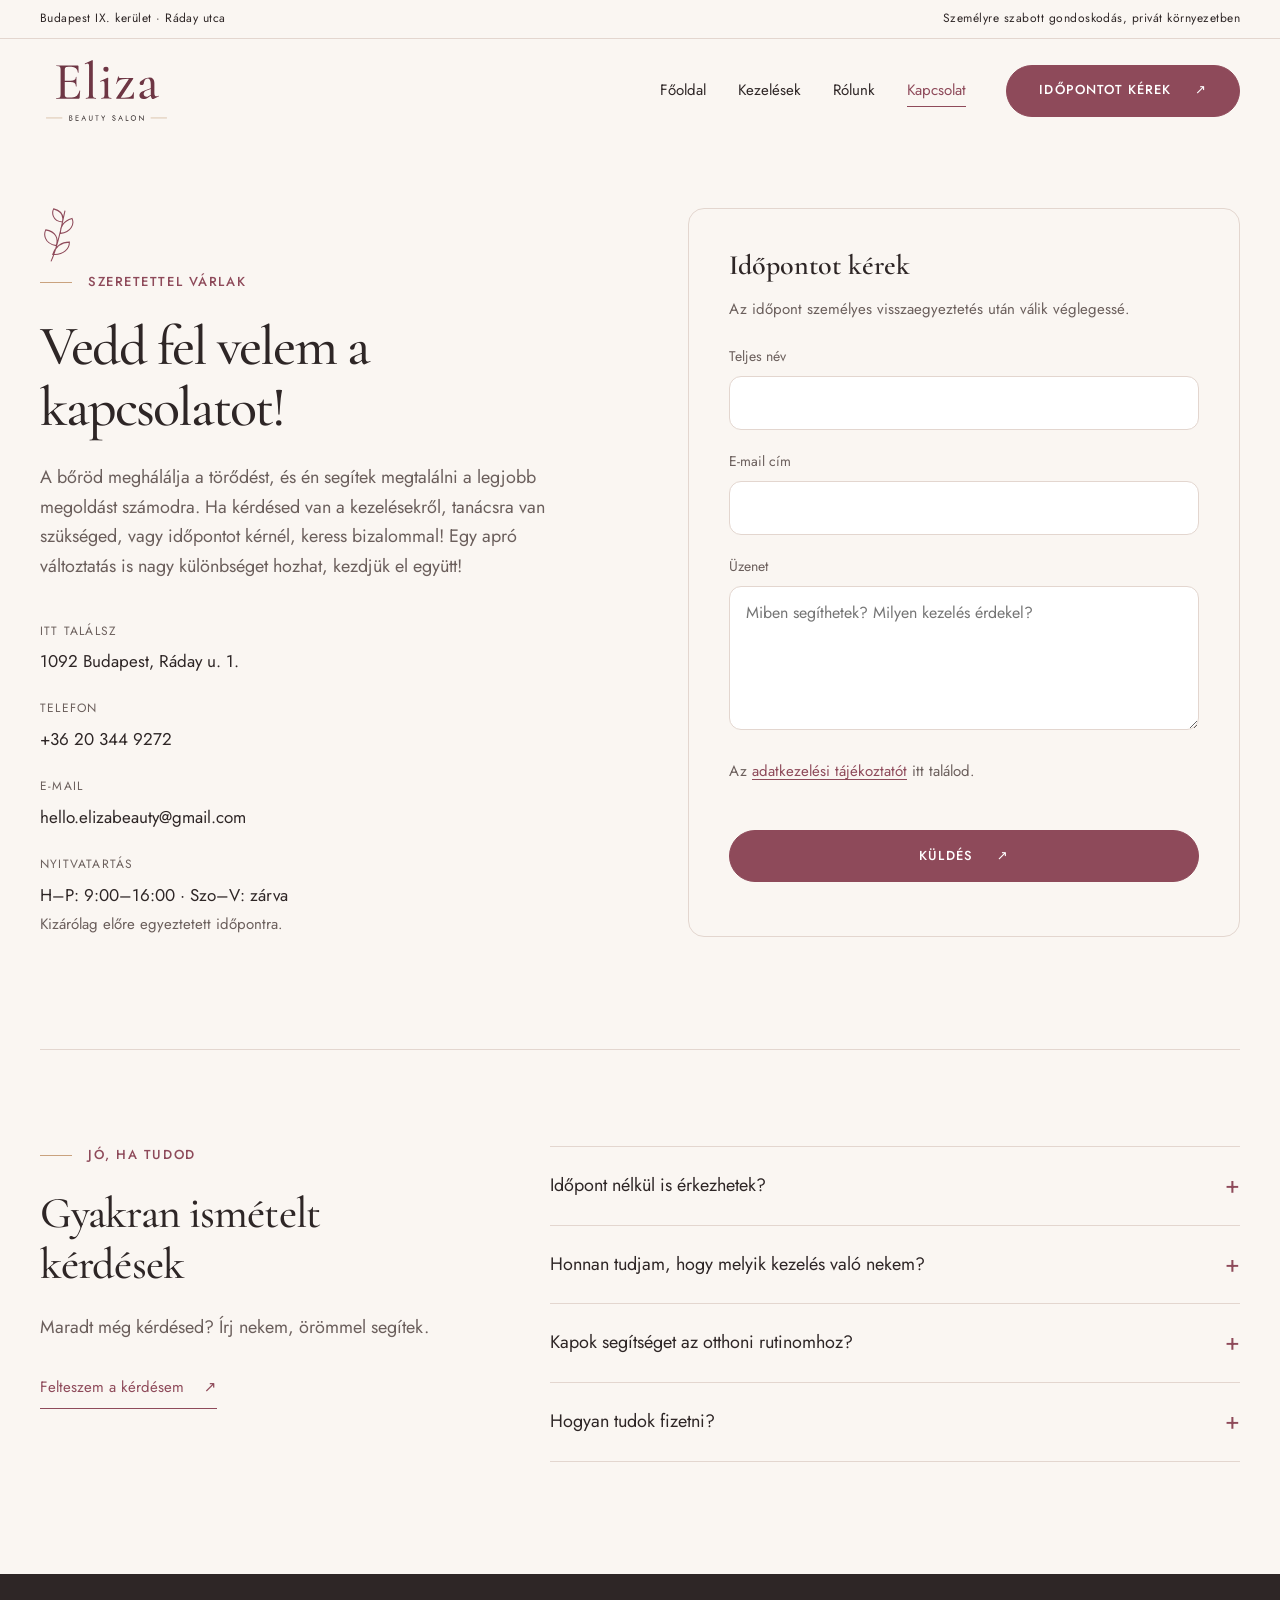
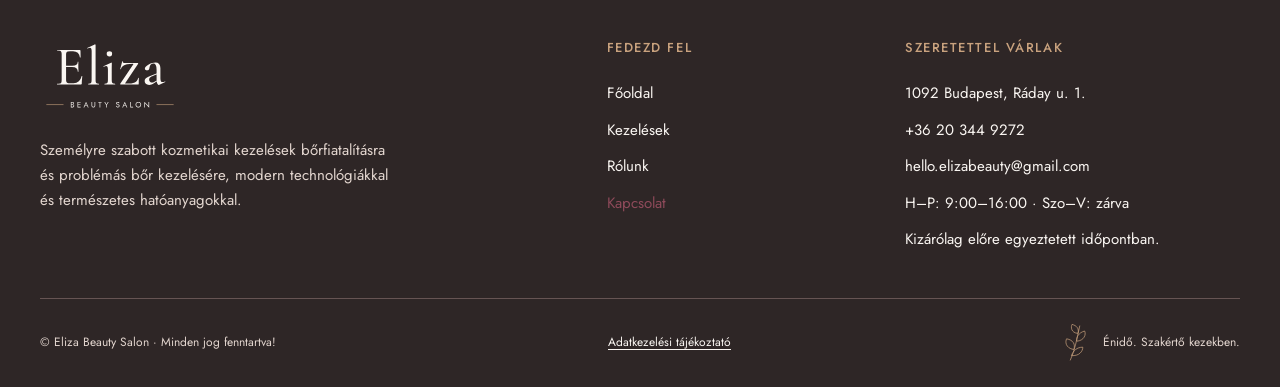
==== kapcsolat.html @ e4f5089e "Eliza Beauty Salon: négylapos statikus weboldal" ====
<!doctype html>
<html lang="hu"><head><meta charset="utf-8"><meta name="viewport" content="width=device-width, initial-scale=1"><title>Kapcsolat | Eliza Beauty Salon</title><meta name="description" content="Kérj időpontot az Eliza Beauty Salonba. Elérhetőségek és nyitvatartás: Budapest, Ráday utca 1."><link rel="icon" href="logo/favicon.svg" type="image/svg+xml"><link rel="preconnect" href="https://fonts.googleapis.com"><link rel="preconnect" href="https://fonts.gstatic.com" crossorigin><link href="https://fonts.googleapis.com/css2?family=Cormorant+Garamond:ital,wght@0,500;0,600;1,500;1,600&family=Jost:wght@400;500&display=swap" rel="stylesheet"><link rel="stylesheet" href="assets/site.css"><script src="assets/site.js" defer></script></head><body><a class="skip" href="#tartalom">Ugrás a tartalomhoz</a><svg aria-hidden="true" style="position:absolute;width:0;height:0;overflow:hidden"><defs><symbol id="sprig" viewBox="0 0 40 64"><path d="M12 61C20 44 23 25 28 3M18 43C3 40 4 29 6 25C17 27 21 34 18 43ZM23 29C35 28 39 18 36 12C26 15 22 22 23 29ZM25 16C13 15 13 5 15 1C23 3 27 8 25 16ZM14 53C27 54 33 46 33 39C23 39 17 45 14 53Z"/></symbol></defs></svg><div class="topline"><div class="wrap"><span>Budapest IX. kerület · Ráday utca</span><span class="location">Személyre szabott gondoskodás, privát környezetben</span></div></div><header class="header" id="header"><div class="wrap nav"><a class="brand" href="index.html" aria-label="Eliza Beauty Salon, főoldal"><img src="logo/logo.svg" alt="Eliza Beauty Salon" width="133" height="78"></a><button class="menu-toggle" aria-controls="main-nav" aria-expanded="false" type="button">Menü <span aria-hidden="true">☰</span></button><nav class="navlinks" id="main-nav" aria-label="Fő navigáció"><a href="index.html">Főoldal</a><a href="kezelesek.html">Kezelések</a><a href="rolunk.html">Rólunk</a><a href="kapcsolat.html" aria-current="page">Kapcsolat</a><a class="btn" href="#kapcsolat">Időpontot kérek <span aria-hidden="true">↗</span></a></nav></div></header><main id="tartalom"><section class="section contact-page" id="kapcsolat"><div class="wrap"><div class="contact-layout"><div class="contact-copy"><svg class="sprig" aria-hidden="true"><use href="#sprig"/></svg><div class="kicker">Szeretettel várlak</div><h1>Vedd fel velem a kapcsolatot!</h1><p>A bőröd meghálálja a törődést, és én segítek megtalálni a legjobb megoldást számodra. Ha kérdésed van a kezelésekről, tanácsra van szükséged, vagy időpontot kérnél, keress bizalommal! Egy apró változtatás is nagy különbséget hozhat, kezdjük el együtt!</p><dl class="contact-info"><div><dt>Itt találsz</dt><dd>1092 Budapest, Ráday u. 1.</dd></div><div><dt>Telefon</dt><dd><a href="tel:+36203449272">+36 20 344 9272</a></dd></div><div><dt>E-mail</dt><dd><a href="mailto:hello.elizabeauty@gmail.com">hello.elizabeauty@gmail.com</a></dd></div><div><dt>Nyitvatartás</dt><dd>H–P: 9:00–16:00 · Szo–V: zárva<br><span class="small muted">Kizárólag előre egyeztetett időpontra.</span></dd></div></dl></div><form class="contact-form" data-demo="contact" aria-describedby="contact-demo"><h3>Időpontot kérek</h3><p class="small" id="contact-demo">Az időpont személyes visszaegyeztetés után válik véglegessé.</p><div class="field"><label for="contact-name">Teljes név</label><input id="contact-name" name="name" autocomplete="name" required maxlength="120"></div><div class="field"><label for="contact-email">E-mail cím</label><input id="contact-email" name="email" type="email" autocomplete="email" required maxlength="254"></div><div class="field"><label for="contact-message">Üzenet</label><textarea id="contact-message" name="message" required maxlength="3000" placeholder="Miben segíthetek? Milyen kezelés érdekel?"></textarea></div><p class="small muted">Az <button class="inline-button" type="button" data-privacy>adatkezelési tájékoztatót</button> itt találod.</p><button class="btn" type="submit">Küldés <span aria-hidden="true">↗</span></button><p class="form-status" role="status" aria-live="polite"></p></form></div></div></section><section class="section faq-section"><div class="wrap"><div class="faq-layout"><div class="faq-intro"><div class="kicker">Jó, ha tudod</div><h2>Gyakran ismételt kérdések</h2><p class="muted">Maradt még kérdésed? Írj nekem, örömmel segítek.</p><a class="textlink" href="#kapcsolat">Felteszem a kérdésem <span aria-hidden="true">↗</span></a></div><div><details class="faq"><summary>Időpont nélkül is érkezhetek?</summary><p>Nem, a kozmetikámban kizárólag időpontra fogadok vendégeket.</p></details><details class="faq"><summary>Honnan tudjam, hogy melyik kezelés való nekem?</summary><p>Az első találkozás alkalmával a kezelés előtt diagnosztizálom a bőrödet, és felvázolom a kezelési tervet.</p></details><details class="faq"><summary>Kapok segítséget az otthoni rutinomhoz?</summary><p>Igen, természetesen! Az első alkalmat követően elmondom, hogy mire figyelj a mindennapokban, milyen termékeket használj, hogy a bőröd a lehető legjobb törődést kapja.</p></details><details class="faq"><summary>Hogyan tudok fizetni?</summary><p>Bankkártyával és készpénzzel is fizethetsz a szalonban.</p></details></div></div></div></section></main><footer class="footer"><div class="wrap"><div class="footer-top"><div class="footer-brand"><a href="index.html"><img src="logo/logo-feher.svg" alt="Eliza Beauty Salon" width="140" height="77" loading="lazy"></a><p>Személyre szabott kozmetikai kezelések bőrfiatalításra és problémás bőr kezelésére, modern technológiákkal és természetes hatóanyagokkal.</p></div><div><h3>Fedezd fel</h3><nav class="footer-links" aria-label="Lábléc navigáció"><a href="index.html">Főoldal</a><a href="kezelesek.html">Kezelések</a><a href="rolunk.html">Rólunk</a><a href="kapcsolat.html" aria-current="page">Kapcsolat</a></nav></div><div><h3>Szeretettel várlak</h3><div class="footer-links"><span>1092 Budapest, Ráday u. 1.</span><a href="tel:+36203449272">+36 20 344 9272</a><a href="mailto:hello.elizabeauty@gmail.com">hello.elizabeauty@gmail.com</a><span>H–P: 9:00–16:00 · Szo–V: zárva</span><span class="small">Kizárólag előre egyeztetett időpontban.</span></div></div></div><div class="footer-bottom"><span>© Eliza Beauty Salon · Minden jog fenntartva!</span><button class="inline-button" type="button" data-privacy>Adatkezelési tájékoztató</button><span class="footer-mark"><svg class="sprig" aria-hidden="true"><use href="#sprig"/></svg> Énidő. Szakértő kezekben.</span></div></div></footer><dialog class="privacy-dialog" id="privacy-dialog" aria-labelledby="privacy-title"><h2 id="privacy-title">Adatkezelési tájékoztató</h2><p>A végleges adatkezelési tájékoztató még nem érhető el.</p><form method="dialog"><button class="btn">Bezárás</button></form></dialog><noscript><p class="wrap small">Az űrlapok használatához engedélyezd a JavaScriptet.</p></noscript></body></html>
---- assets/site.css ----
:root{--color-brand-primary:#8E4A5A;--color-brand-secondary:#6E3644;--color-brand-accent:#C9A27E;--color-brand-bg:#FAF6F2;--color-brand-surface:#F1E6DF;--color-brand-text:#2E2626;--color-brand-muted:#6B5F5C;--line:#E3D6CF;--font-heading:'Cormorant Garamond',Georgia,serif;--font-body:'Jost',system-ui,sans-serif}
    *,*::before,*::after{box-sizing:border-box}html{scroll-behavior:smooth;scroll-padding-top:125px}body{margin:0;background:var(--color-brand-bg);color:var(--color-brand-text);font:400 18px/1.65 var(--font-body)}body button,body input,body textarea{font:inherit}body a{color:inherit;text-decoration:none}body button{cursor:pointer}body img{display:block;max-width:100%;object-fit:cover}body h1,body h2,body h3,body p{margin:0}body h1,body h2,body h3{font-family:var(--font-heading);font-weight:500}body h1{font-size:clamp(40px,4.6vw,64px);line-height:1.1;letter-spacing:-.035em}body h2{font-size:clamp(32px,3.7vw,44px);line-height:1.15;letter-spacing:-.02em}body h3{font-size:28px;line-height:1.2;font-weight:600}body p{max-width:680px}body p+p{margin-top:20px}::selection{background:var(--color-brand-surface);color:var(--color-brand-secondary)}:focus-visible{outline:3px solid var(--color-brand-primary);outline-offset:5px}button:focus-visible,input:focus-visible,textarea:focus-visible{outline-offset:3px}.wrap{max-width:1280px;padding-inline:40px;margin-inline:auto}.section{padding-block:112px}.kicker{display:flex;align-items:center;gap:16px;text-transform:uppercase;font-size:13px;font-weight:500;letter-spacing:.12em;line-height:1.4;color:var(--color-brand-primary);margin-bottom:24px}.kicker:before{content:'';width:32px;height:1px;background:var(--color-brand-accent)}.muted{color:var(--color-brand-muted)}.small{font-size:15px;line-height:1.5}.btn{display:inline-flex;justify-content:center;align-items:center;gap:24px;min-height:52px;padding:16px 32px;border:1px solid var(--color-brand-primary);border-radius:999px;background:var(--color-brand-primary);color:white;text-transform:uppercase;font-size:13px;font-weight:500;line-height:1.3;letter-spacing:.08em;transition:background .3s ease-out,transform .3s ease-out}.btn:hover{background:var(--color-brand-secondary);transform:translateY(-2px)}.btn.outline{background:transparent;color:var(--color-brand-primary)}.btn.outline:hover{background:var(--color-brand-surface)}.textlink{display:inline-flex;align-items:center;gap:20px;padding:8px 0;border-bottom:1px solid var(--color-brand-primary);color:var(--color-brand-primary);font-size:15px;transition:gap .3s ease-out}.textlink:hover{gap:28px}.arrow{font-size:22px;font-weight:400;line-height:1}.sprig{width:36px;height:56px;fill:none;stroke:currentColor;stroke-width:1.2;color:var(--color-brand-primary)}.skip{position:absolute;z-index:100;top:0;left:20px;padding:14px 22px;background:var(--color-brand-primary);color:#fff;transform:translateY(-120%)}.skip:focus{transform:translateY(0)}.topline{border-bottom:1px solid var(--line);font-size:12px;letter-spacing:.04em;padding:9px 0}.topline .wrap{display:flex;justify-content:space-between;gap:16px}.topline a:hover{text-decoration:underline}.header{position:sticky;top:0;z-index:30;background:rgba(250,246,242,.97);border-bottom:1px solid transparent;transition:box-shadow .4s,background .4s}.header.scrolled{box-shadow:0 3px 22px #2e262609;backdrop-filter:blur(12px);border-color:var(--line)}.nav{min-height:104px;display:flex;align-items:center;justify-content:space-between;gap:40px}.brand img{width:133px;height:78px;object-fit:contain}.navlinks{display:flex;align-items:center;gap:32px;font-size:15px}.navlinks>a:not(.btn){position:relative;padding-block:8px}.navlinks>a:not(.btn):after{content:'';position:absolute;left:0;right:100%;bottom:4px;height:1px;background:var(--color-brand-primary);transition:right .3s}.navlinks>a:hover:after{right:0}.navlinks .btn{margin-left:8px}.menu-toggle{display:none;border:1px solid var(--line);border-radius:99px;background:none;min-width:78px;min-height:44px;padding:10px 16px;font-size:14px}.hero{padding:48px 0 96px;position:relative}.hero-grid{display:grid;grid-template-columns:1.05fr 1fr;align-items:center;gap:64px}.hero-copy{padding:24px 0 40px;position:relative;z-index:2}.hero h1{max-width:570px}.hero h1 em{color:var(--color-brand-primary);font-weight:500}.hero-copy>p{margin-top:28px;max-width:470px;color:var(--color-brand-muted)}.hero-actions{display:flex;gap:16px;align-items:center;flex-wrap:wrap;margin-top:32px}.hero-actions .textlink{font-size:14px}.hero-note{display:flex;align-items:center;gap:16px;margin-top:40px;font-size:13px;color:var(--color-brand-muted)}.hero-note span:first-child{width:32px;height:32px;border:1px solid var(--line);border-radius:50%;display:grid;place-items:center;color:var(--color-brand-primary)}.hero-visual{position:relative;padding-bottom:40px}.hero-photo{width:100%;height:586px;border-radius:16px;object-position:center}.hero-visual:before{content:'';position:absolute;inset:24px -24px 16px 24px;border:1px solid var(--line);border-radius:16px;z-index:-1}.hero-tag{position:absolute;bottom:8px;left:-40px;background:var(--color-brand-bg);padding:24px 32px;display:flex;gap:24px;align-items:center;border-radius:16px;border:1px solid var(--line);min-width:290px}.hero-tag strong{font:500 24px/1.1 var(--font-heading);display:block;margin-bottom:6px}.hero-tag .small{font-size:12px;letter-spacing:.07em;text-transform:uppercase}.hero-flower{position:absolute;right:-22px;top:-28px;transform:rotate(17deg);width:72px;height:112px;background:var(--color-brand-bg);border-radius:999px;padding:12px;animation:breathe 7s ease-in-out infinite}.hero-bottom{display:flex;gap:48px;align-items:center;border-top:1px solid var(--line);padding-top:32px;margin-top:40px;color:var(--color-brand-muted);font-size:13px;text-transform:uppercase;letter-spacing:.08em}.hero-bottom span{display:flex;align-items:center;gap:12px}.hero-bottom span:before{content:'✧';color:var(--color-brand-primary);font-size:20px}.section-heading{display:flex;justify-content:space-between;align-items:flex-end;gap:48px;margin-bottom:48px}.section-heading h2{max-width:510px}.section-heading p{max-width:380px}.treatments{padding-top:0}.treatment-grid{display:grid;grid-template-columns:repeat(3,1fr);gap:32px}.treatment{border-top:1px solid var(--line);padding-top:24px}.treatment:nth-child(2){margin-top:48px}.treatment:nth-child(3){margin-top:96px}.treatment .number{font-size:13px;letter-spacing:.1em;color:var(--color-brand-primary)}.treatment h3{margin:18px 0 16px}.treatment p{font-size:16px;color:var(--color-brand-muted)}.treatment .textlink{margin-top:24px}.treatment .mini-line{display:flex;justify-content:space-between;align-items:center}.treatment .sprig{width:26px;height:40px}.care{position:relative;background:var(--color-brand-surface)}.care:before{position:absolute;content:'';top:-23px;height:24px;left:0;right:0;border-radius:50% 50% 0 0/100% 100% 0 0;background:var(--color-brand-surface)}.care-layout{display:grid;grid-template-columns:.85fr 1.15fr;gap:96px;align-items:start}.care-intro p{margin-top:24px;color:var(--color-brand-muted)}.care-intro>.sprig{margin-bottom:24px}.benefits{display:grid;grid-template-columns:1fr 1fr;gap:40px 32px}.benefit{border-top:1px solid #d7c3b8;padding-top:24px}.benefit .benefit-icon{font-size:26px;color:var(--color-brand-primary);margin-bottom:16px;display:block}.benefit h3{font-size:25px;margin-bottom:12px}.benefit p{font-size:16px;color:var(--color-brand-muted)}.about-layout{display:grid;grid-template-columns:1fr 1fr;gap:96px;align-items:center}.about-photos{position:relative;padding-right:64px;padding-bottom:96px}.about-main{height:500px;width:100%;border-radius:16px}.about-detail{position:absolute;right:0;bottom:24px;width:52%;height:280px;border:8px solid var(--color-brand-bg);border-radius:24px}.photo-caption{position:absolute;bottom:0;left:0;font-size:11px;color:var(--color-brand-muted);letter-spacing:.03em}.about-copy>p{margin-top:24px;color:var(--color-brand-muted)}.about-copy .signature{font:500 italic 34px/1.3 var(--font-heading);color:var(--color-brand-primary);margin:24px 0 8px}.stats{display:flex;justify-content:space-between;gap:16px;border-top:1px solid var(--line);border-bottom:1px solid var(--line);padding-block:24px;margin-top:32px}.stat strong{display:block;font:500 40px/1 var(--font-heading);color:var(--color-brand-primary)}.stat span{font-size:12px;color:var(--color-brand-muted)}.about-more{margin-top:24px}.about-more summary{color:var(--color-brand-primary);font-size:15px;cursor:pointer;padding:8px 0}.about-more p{padding-top:16px;font-size:16px}.testimonials{background:var(--color-brand-text);color:var(--color-brand-bg);position:relative;overflow:hidden}.testimonials .kicker{color:var(--color-brand-bg);justify-content:center}.testimonials .center-title{max-width:640px;text-align:center;margin:auto}.quotes{display:grid;grid-template-columns:1.12fr 1fr;gap:80px;margin-top:64px}.quote{margin:0;padding:0}.quote+ .quote{padding-left:64px;border-left:1px solid #665453}.quote-mark{font:500 96px/.7 var(--font-heading);color:var(--color-brand-accent);display:block;margin-bottom:24px}.quote p{font:500 25px/1.5 var(--font-heading)}.quote footer{margin-top:24px;font-size:13px;text-transform:uppercase;letter-spacing:.12em;color:var(--color-brand-accent)}.quote-sprig{position:absolute;right:24px;bottom:-20px;width:150px;height:220px;color:var(--color-brand-accent);opacity:.12;transform:rotate(20deg)}.steps{display:grid;grid-template-columns:repeat(4,1fr);gap:32px}.step{position:relative;border-top:1px solid var(--line);padding-top:24px}.step .step-number{font:500 40px/1 var(--font-heading);color:var(--color-brand-primary);display:block;margin-bottom:24px}.step h3{font-size:25px;margin-bottom:16px}.step p{font-size:16px;color:var(--color-brand-muted)}.faq-section{padding-top:0}.faq-layout{display:grid;grid-template-columns:.75fr 1.25fr;gap:96px;border-top:1px solid var(--line);padding-top:96px}.faq-intro>p{margin-top:24px}.faq-intro .textlink{margin-top:24px}.faq{border-bottom:1px solid var(--line)}.faq:first-child{border-top:1px solid var(--line)}.faq summary{cursor:pointer;list-style:none;padding:24px 40px 24px 0;position:relative;font-size:18px}.faq summary::-webkit-details-marker{display:none}.faq summary:after{content:'+';position:absolute;right:0;top:24px;color:var(--color-brand-primary);font-size:24px;line-height:1.2}.faq[open] summary:after{content:'−'}.faq p{padding:0 32px 24px 0;font-size:16px;color:var(--color-brand-muted)}.newsletter{background:var(--color-brand-surface);position:relative}.newsletter-grid{display:grid;grid-template-columns:.7fr 1.3fr;gap:96px;align-items:center}.book-visual{position:relative;display:flex;justify-content:center;padding:32px 16px}.book{width:260px;min-height:340px;border-radius:3px 14px 14px 3px;background:var(--color-brand-bg);border:1px solid #d8c6bd;box-shadow:12px 16px 0 #e3d6cf;display:flex;flex-direction:column;align-items:center;justify-content:center;padding:32px;text-align:center;transform:rotate(-7deg)}.book:before{content:'';position:absolute;left:8px;top:0;bottom:0;border-left:1px solid var(--line)}.book .sprig{margin:24px 0}.book .book-title{font:500 38px/1.05 var(--font-heading)}.book .small{font-size:10px;text-transform:uppercase;letter-spacing:.1em}.newsletter-copy>p{margin-top:24px;color:var(--color-brand-muted)}.demo-note{font-size:13px;color:var(--color-brand-muted);margin-top:16px;line-height:1.5}.signup-fields{display:grid;grid-template-columns:1fr 1fr;gap:16px;margin-top:24px}.field label{display:block;font-size:14px;margin-bottom:8px;color:var(--color-brand-muted)}.field input,.field textarea{width:100%;padding:14px 16px;border:1px solid var(--line);background:#fff;border-radius:12px;color:var(--color-brand-text);font-size:16px;line-height:1.5;transition:border .3s}.field textarea{resize:vertical;min-height:144px}.field input:focus,.field textarea:focus{border-color:var(--color-brand-primary)}.checkbox{display:flex;align-items:flex-start;gap:12px;font-size:13px;margin-block:20px;line-height:1.6}.checkbox input{margin-top:4px;width:17px;height:17px;accent-color:var(--color-brand-primary);flex-shrink:0}.inline-button{border:0;background:none;padding:0;color:var(--color-brand-primary);text-decoration:underline;text-underline-offset:3px;font:inherit}.form-status{font-size:14px;line-height:1.5;margin-top:16px;color:var(--color-brand-primary)}.contact-layout{display:grid;grid-template-columns:1fr 1fr;gap:96px}.contact-copy>p{margin-top:24px;color:var(--color-brand-muted)}.contact-info{display:grid;gap:24px;margin-top:40px}.contact-info dt{font-size:12px;text-transform:uppercase;letter-spacing:.1em;color:var(--color-brand-muted);margin-bottom:6px}.contact-info dd{margin:0;font-size:17px}.contact-info a:hover{text-decoration:underline}.contact-form{border:1px solid var(--line);border-radius:16px;padding:40px}.contact-form .field{margin-bottom:20px}.contact-form>.small{margin-bottom:24px;color:var(--color-brand-muted)}.contact-form .btn{width:100%;margin-top:8px}.footer{padding:64px 0 24px;background:var(--color-brand-text);color:var(--color-brand-bg)}.footer-top{display:grid;grid-template-columns:1.5fr .7fr 1fr;gap:64px}.footer-brand img{width:140px;height:auto;margin-bottom:24px}.footer-brand p{font-size:15px;color:var(--line);max-width:350px}.footer h3{font:500 13px var(--font-body);text-transform:uppercase;letter-spacing:.12em;margin-bottom:24px;color:var(--color-brand-accent)}.footer-links{display:grid;gap:12px;font-size:15px}.footer-links a:hover{text-decoration:underline;text-underline-offset:4px}.footer-bottom{margin-top:48px;padding-top:24px;border-top:1px solid #665453;display:flex;justify-content:space-between;gap:24px;align-items:center;font-size:12px;color:var(--line)}.footer-bottom .inline-button{color:var(--line)}.footer .sprig{color:var(--color-brand-accent);width:24px;height:40px}.footer-mark{display:flex;align-items:center;gap:16px}.privacy-dialog{max-width:580px;width:calc(100% - 40px);border:1px solid var(--line);border-radius:16px;padding:40px;background:var(--color-brand-bg);color:var(--color-brand-text)}.privacy-dialog::backdrop{background:#2e262673;backdrop-filter:blur(4px)}.privacy-dialog h2{font-size:32px;margin-bottom:24px}.privacy-dialog p{font-size:16px;margin-bottom:24px}.privacy-dialog .btn{font-size:12px}.hero-copy>*{animation:enter .9s both}.hero-copy .kicker{animation-delay:.05s}.hero-copy h1{animation-delay:.15s}.hero-copy>p{animation-delay:.25s}.hero-copy .hero-actions{animation-delay:.35s}.hero-copy .hero-note{animation-delay:.45s}.hero-visual{animation:image-in 1.2s both}.reveal{transition:opacity .8s ease-out,transform 1s ease-out}.js-motion .reveal:not(.visible){opacity:0;transform:translateY(24px)}.js-motion .reveal.side:not(.visible){transform:translateX(-24px)}.js-motion .reveal.soft:not(.visible){transform:scale(.97)}@keyframes enter{from{opacity:0;transform:translateY(18px)}to{opacity:1;transform:none}}@keyframes image-in{from{opacity:0;transform:translateX(24px)}to{opacity:1;transform:none}}@keyframes breathe{0%,100%{transform:rotate(17deg) translateY(0)}50%{transform:rotate(20deg) translateY(-6px)}}
    @media(min-width:1500px){.hero{padding-top:64px}.hero-photo{height:620px}}
    @media(max-width:1050px){.wrap{padding-inline:32px}.navlinks{gap:20px}.nav{gap:24px}.navlinks .btn{padding:14px 20px;font-size:11px}.hero-grid{gap:40px}.hero-photo{height:540px}.hero-tag{left:-24px;min-width:0;padding:20px 24px}.hero-actions{align-items:flex-start;flex-direction:column}.care-layout,.about-layout,.faq-layout,.newsletter-grid,.contact-layout{gap:48px}.hero-bottom{gap:24px;font-size:11px}.section{padding-block:96px}.treatments{padding-top:0}.about-photos{padding-right:32px}.quotes{gap:40px}.quote+.quote{padding-left:40px}.step h3{font-size:24px}.steps{gap:24px}.footer-top{gap:40px}.contact-form{padding:32px}.faq-section{padding-top:0}}
    @media(max-width:760px){html{scroll-padding-top:90px}.wrap{padding-inline:20px}.topline{font-size:11px}.topline .location{display:none}.topline .wrap{justify-content:center}.nav{min-height:80px}.brand img{width:108px;height:64px}.menu-toggle{display:block}.navlinks{display:none;position:absolute;top:100%;left:0;right:0;background:var(--color-brand-bg);padding:24px 20px 32px;border-top:1px solid var(--line);border-bottom:1px solid var(--line);align-items:stretch;box-shadow:0 18px 24px #2e262609}.navlinks.open{display:flex;flex-direction:column;gap:8px}.navlinks>a:not(.btn){padding:12px 8px}.navlinks .btn{margin:12px 0 0;font-size:13px;padding:16px 32px}.hero{padding:32px 0 64px}.hero-grid{grid-template-columns:1fr;gap:32px}.hero-copy{padding:0}.kicker{font-size:12px;margin-bottom:20px;gap:12px}body h1{font-size:40px;max-width:380px!important}body h2{font-size:32px}body h3{font-size:24px}body{font-size:16px}.hero-copy>p{margin-top:24px;max-width:500px}.hero-actions{flex-direction:row;align-items:center;gap:20px;margin-top:24px}.btn{font-size:12px;padding:16px 24px;gap:16px}.hero-actions .textlink{font-size:13px}.hero-note{margin-top:24px;font-size:12px}.hero-visual{padding:0 0 24px;margin:8px 12px 0 0}.hero-photo{height:420px;width:100%;object-position:center}.hero-visual:before{inset:16px -12px 8px 16px}.hero-tag{left:16px;bottom:0;padding:16px 20px;gap:16px}.hero-tag strong{font-size:22px}.hero-tag .sprig{height:44px;width:28px}.hero-tag .small{font-size:10px}.hero-flower{width:56px;height:88px;right:-16px;top:-20px}.hero-bottom{margin-top:32px;padding-top:24px;display:grid;grid-template-columns:1fr 1fr;gap:12px 16px;font-size:10px}.hero-bottom span:last-child{grid-column:1/-1}.hero-bottom span:before{font-size:18px}.section{padding-block:64px}.section-heading{display:block;margin-bottom:32px}.section-heading p{margin-top:20px}.treatments{padding-top:0}.treatment-grid{grid-template-columns:1fr;gap:32px}.treatment:nth-child(2),.treatment:nth-child(3){margin-top:0}.treatment h3{margin-top:12px}.treatment .textlink{margin-top:16px}.care-layout{grid-template-columns:1fr;gap:32px}.care-intro>.sprig{height:44px;margin-bottom:20px}.benefits{gap:32px 24px}.benefit h3{font-size:23px}.benefit p{font-size:15px}.benefit .benefit-icon{font-size:22px;margin-bottom:12px}.about-layout{grid-template-columns:1fr;gap:40px}.about-photos{padding-right:40px;padding-bottom:64px}.about-main{height:380px}.about-detail{height:200px;bottom:20px}.photo-caption{font-size:10px}.about-copy>p{margin-top:20px}.stats{gap:12px;padding:24px 0}.stat strong{font-size:36px}.stat span{font-size:11px}.quotes{grid-template-columns:1fr;gap:40px;margin-top:40px}.quote+.quote{padding-left:0;padding-top:40px;border-left:0;border-top:1px solid #665453}.quote p{font-size:24px}.quote-mark{font-size:72px;margin-bottom:16px}.quote-sprig{width:100px;height:160px;right:-24px}.testimonials .kicker{font-size:10px;letter-spacing:.1em}.steps{grid-template-columns:1fr 1fr;gap:32px 24px}.step .step-number{font-size:36px;margin-bottom:16px}.step h3{font-size:23px}.step p{font-size:15px}.faq-section{padding-top:0}.faq-layout{grid-template-columns:1fr;gap:32px;padding-top:64px}.faq summary{font-size:16px;padding-block:20px}.faq summary:after{top:20px}.newsletter-grid{grid-template-columns:1fr;gap:40px}.book-visual{padding:0 16px 16px}.book{width:204px;min-height:270px;padding:24px;transform:rotate(-5deg)}.book .book-title{font-size:32px}.book .sprig{height:44px;margin:20px 0}.newsletter-copy h2{max-width:400px}.signup-fields{grid-template-columns:1fr;gap:16px}.newsletter-copy .btn{width:100%}.contact-layout{grid-template-columns:1fr;gap:32px}.contact-info{grid-template-columns:1fr 1fr;gap:24px 16px}.contact-info>div:first-child{grid-column:1/-1}.contact-info dd{font-size:15px;overflow-wrap:anywhere}.contact-form{padding:24px}.footer{padding-top:48px}.footer-top{grid-template-columns:1fr 1fr;gap:40px 24px}.footer-brand{grid-column:1/-1}.footer-brand img{width:120px;margin-bottom:20px}.footer h3{font-size:12px;margin-bottom:20px}.footer-links{font-size:14px}.footer-bottom{flex-direction:column;align-items:flex-start;gap:20px;margin-top:40px}.privacy-dialog{padding:28px}.privacy-dialog h2{font-size:28px}.js-motion .reveal.side:not(.visible){transform:translateY(24px)}}
    @media(max-width:380px){.hero-actions{flex-direction:column;align-items:flex-start}.hero-photo{height:360px}.benefits,.steps{grid-template-columns:1fr}.contact-info{grid-template-columns:1fr}.footer-top{grid-template-columns:1fr}.hero-bottom{grid-template-columns:1fr}.hero-bottom span:last-child{grid-column:auto}}
    @media(prefers-reduced-motion:reduce){html{scroll-behavior:auto}*,*::before,*::after{animation:none!important;transition:none!important}.js-motion .reveal:not(.visible){opacity:1;transform:none}}
  
/* A választott Csendes énidő arculat közös oldal-komponensei. */
html{overflow-x:clip}body{overflow-wrap:break-word}button{border:0}button,input,textarea{font:inherit}figure,blockquote,dl,dd{margin:0}ul{padding-left:24px}a[aria-current="page"]{color:var(--color-brand-primary)}.navlinks>a[aria-current="page"]:after{right:0}.hero-copy>p{font-size:17px}.section-lead{max-width:760px;color:var(--color-brand-muted);margin-bottom:48px}.callout{background:var(--color-brand-text);color:var(--color-brand-bg);text-align:center}.callout-inner{max-width:760px;margin:auto}.callout-inner>.sprig{color:var(--color-brand-accent);margin:0 auto 24px}.callout h2{max-width:680px;margin:auto}.callout p{margin:24px auto 32px}.callout .btn{background:var(--color-brand-bg);border-color:var(--color-brand-bg);color:var(--color-brand-primary)}.concerns{display:grid;grid-template-columns:1fr 1fr;gap:40px}.concerns article{border-top:1px solid var(--line);padding-top:24px}.concerns h3{font-size:26px;margin-bottom:16px}.concerns p,.service-row p,.values p{color:var(--color-brand-muted);font-size:17px}.service-row{display:grid;grid-template-columns:72px 1fr 48px;gap:32px;padding:48px 0;border-top:1px solid var(--line)}.service-row h3{font-size:34px;margin-bottom:20px}.service-row li{margin:12px 0;color:var(--color-brand-muted)}.service-row .textlink{margin-top:16px}.service-number{font:500 32px/1.2 var(--font-heading);color:var(--color-brand-primary)}.result-list{list-style:none;display:grid;grid-template-columns:1fr 1fr;gap:24px 48px;padding:0;margin:0}.result-list li{display:flex;gap:16px}.result-list span{color:var(--color-brand-primary)}.guarantee{display:grid;grid-template-columns:180px 1fr 64px;gap:48px;align-items:center}.guarantee-number{font:500 96px/1 var(--font-heading);color:var(--color-brand-primary)}.guarantee-number span{font-size:48px}.guarantee p{margin-top:24px;color:var(--color-brand-muted)}.packages{display:grid;grid-template-columns:repeat(3,1fr);gap:24px;align-items:stretch}.package{background:white;border-radius:16px;padding:32px;display:flex;flex-direction:column;border:1px solid var(--line)}.package.featured{border:2px solid var(--color-brand-primary)}.package .kicker{font-size:11px}.package h3{font-size:30px;min-height:72px}.package .price{font:500 44px/1.2 var(--font-heading);color:var(--color-brand-primary);margin:16px 0 24px}.package>p:not(.price),.package li{font-size:16px;color:var(--color-brand-muted)}.package ul{margin:24px 0 32px}.package li{padding-left:0;margin:12px 0}.package .btn{margin-top:auto;white-space:nowrap;padding-inline:24px}.story-grid{display:grid;grid-template-columns:.8fr 1.2fr;gap:96px}.story-grid>.sprig{margin-bottom:24px}.signature{font:500 italic 34px/1.3 var(--font-heading);color:var(--color-brand-primary);margin-top:32px}.story-text p{color:var(--color-brand-muted)}.milestones{display:grid;grid-template-columns:repeat(3,1fr);gap:48px;margin-top:64px;border-top:1px solid var(--line);padding-top:32px}.milestones span{font:500 40px/1.2 var(--font-heading);color:var(--color-brand-primary)}.milestones p{font-size:16px;margin-top:12px;color:var(--color-brand-muted)}.values{display:grid;grid-template-columns:repeat(3,1fr);gap:48px 32px}.values article{border-top:1px solid #d7c3b8;padding-top:24px}.values h3{margin:16px 0}.salon-image img{height:520px;width:100%;object-fit:cover;border-radius:16px}.salon-image figcaption{font-size:12px;color:var(--color-brand-muted);margin-top:16px}.contact-page{padding-top:64px}.contact-page h1{font-size:56px;line-height:1.1}.contact-form h3{margin-bottom:16px}.contact-form>.btn{margin-top:24px}.footer-links{overflow-wrap:anywhere}.form-status:empty{display:none}.demo-note{max-width:680px}.topline .wrap{align-items:center}.hero h1{max-width:620px}.hero-copy p{line-height:1.65}.benefit .sprig{height:40px;margin-bottom:16px}.privacy-dialog::backdrop{background:#2e262680}.privacy-dialog{max-height:85vh;overflow:auto}.footer .inline-button{color:var(--color-brand-bg)}.hero-copy{animation:none}.hero-visual{animation:none}.hero-copy>*{animation:none}
@media(max-width:1050px){.packages{gap:16px}.package{padding:24px}.package h3{font-size:26px}.package .btn{font-size:12px;padding-inline:16px}.story-grid{gap:48px}.guarantee{gap:32px;grid-template-columns:140px 1fr 40px}}
@media(max-width:760px){.hero-copy>p{font-size:16px}.concerns,.result-list,.packages,.story-grid,.values{grid-template-columns:1fr}.section-lead{margin-bottom:32px}.service-row{grid-template-columns:32px 1fr;gap:20px;padding:32px 0}.service-row>.sprig{display:none}.service-row h3{font-size:28px}.service-number{font-size:26px}.concerns{gap:32px}.concerns h3{font-size:24px}.guarantee{grid-template-columns:1fr;gap:24px}.guarantee-number{font-size:72px}.guarantee>.sprig{display:none}.packages{gap:24px}.package h3{min-height:0}.package .price{font-size:40px}.package .btn{font-size:13px}.milestones{grid-template-columns:1fr;gap:24px;margin-top:40px}.milestones>div{display:grid;grid-template-columns:80px 1fr;gap:24px;align-items:center}.milestones span{font-size:32px}.milestones p{margin:0}.values{gap:32px}.salon-image img{height:360px}.contact-page{padding-top:32px}.contact-page h1{font-size:40px}.hero .hero-photo{object-position:center}.story-grid{gap:32px}.contact-layout{align-items:start}}
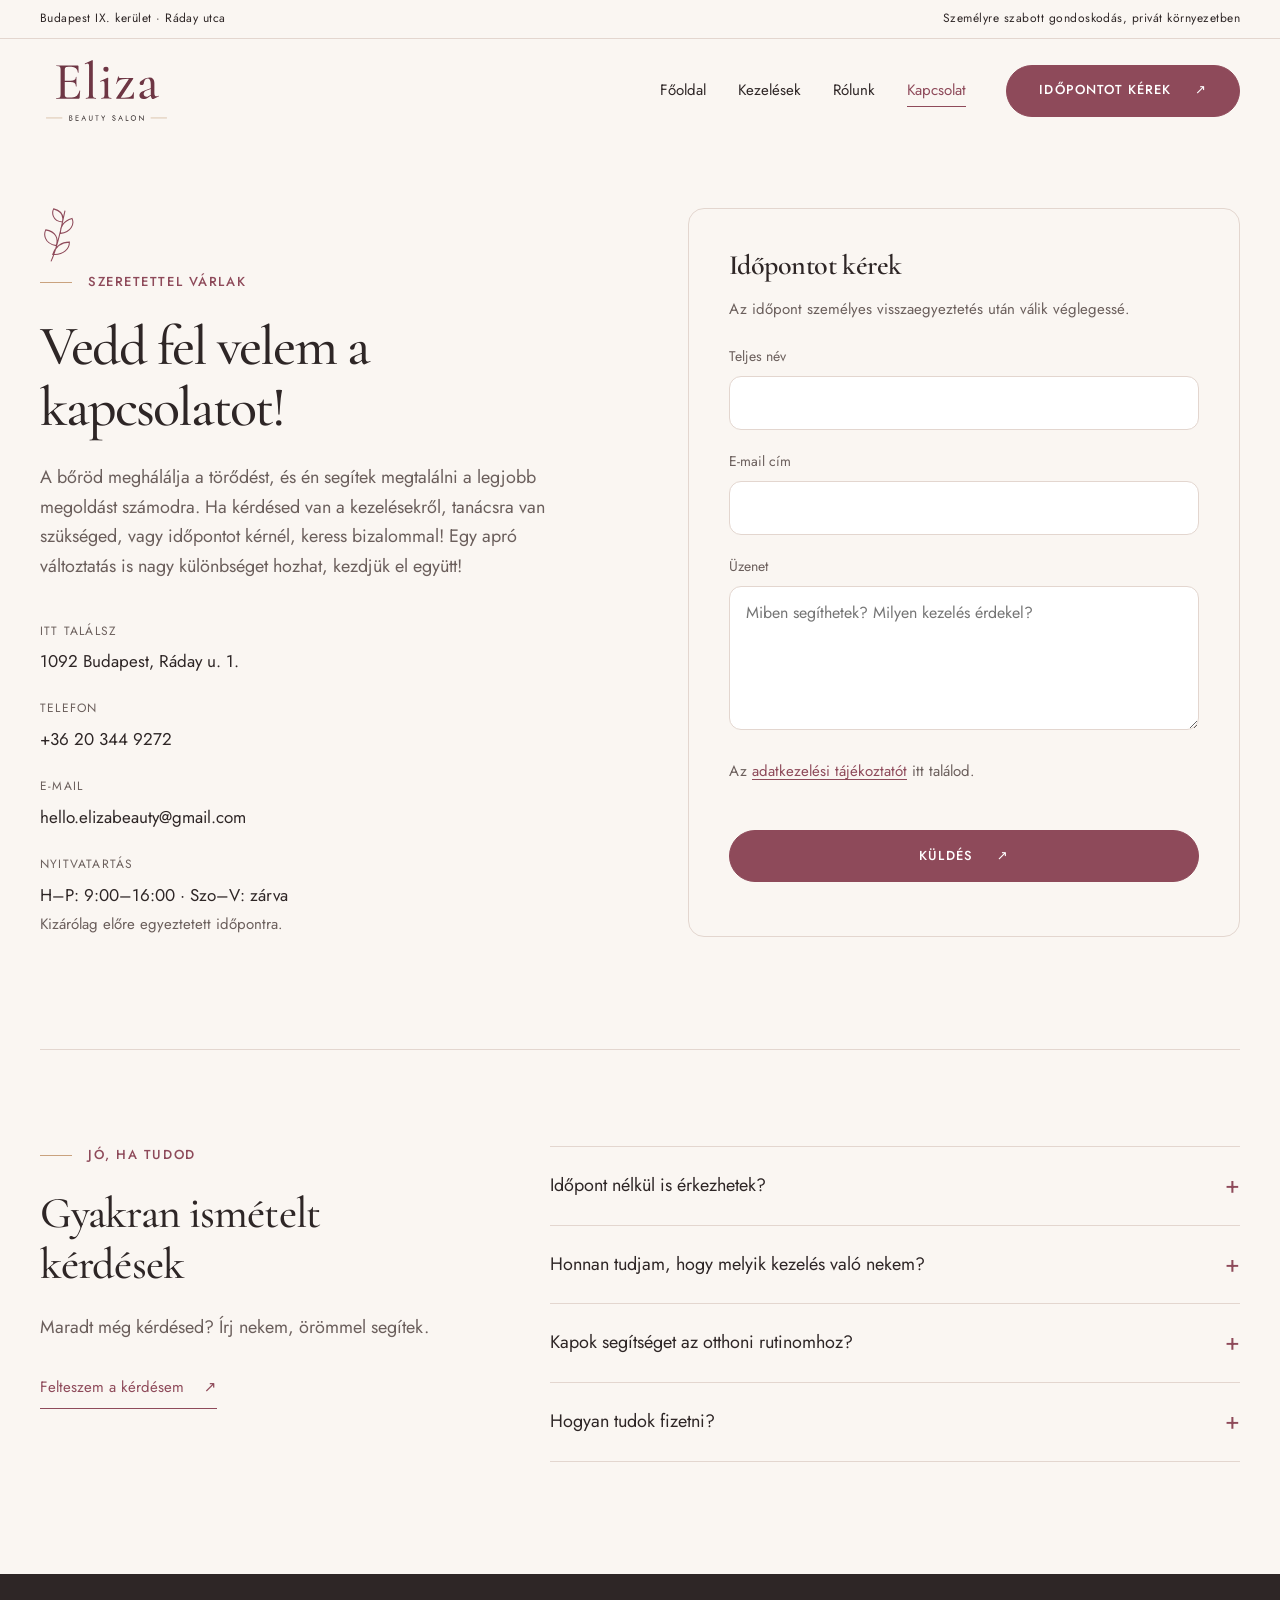
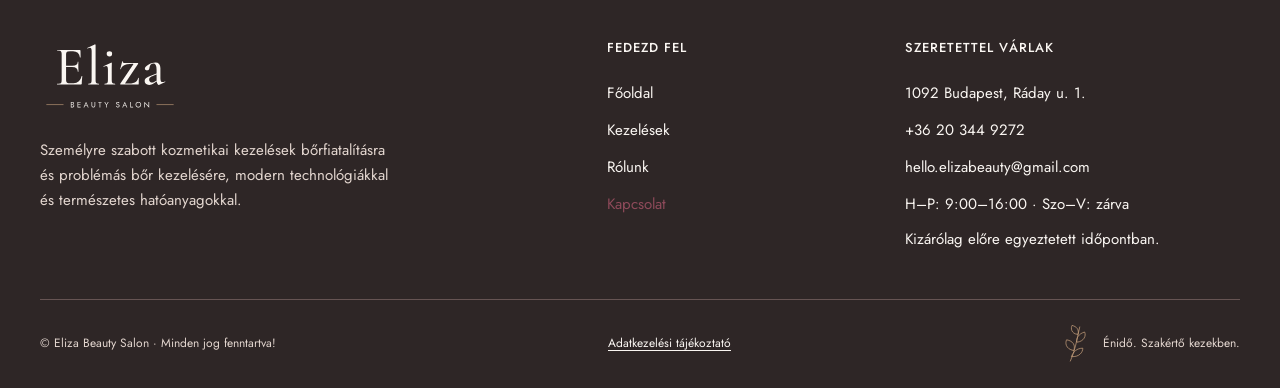
==== commit df270350: "WebP képoptimalizálás és SEO-alapok" ====
--- a/kapcsolat.html
+++ b/kapcsolat.html
@@ -1,2 +1,21 @@
 <!doctype html>
-<html lang="hu"><head><meta charset="utf-8"><meta name="viewport" content="width=device-width, initial-scale=1"><title>Kapcsolat | Eliza Beauty Salon</title><meta name="description" content="Kérj időpontot az Eliza Beauty Salonba. Elérhetőségek és nyitvatartás: Budapest, Ráday utca 1."><link rel="icon" href="logo/favicon.svg" type="image/svg+xml"><link rel="preconnect" href="https://fonts.googleapis.com"><link rel="preconnect" href="https://fonts.gstatic.com" crossorigin><link href="https://fonts.googleapis.com/css2?family=Cormorant+Garamond:ital,wght@0,500;0,600;1,500;1,600&family=Jost:wght@400;500&display=swap" rel="stylesheet"><link rel="stylesheet" href="assets/site.css"><script src="assets/site.js" defer></script></head><body><a class="skip" href="#tartalom">Ugrás a tartalomhoz</a><svg aria-hidden="true" style="position:absolute;width:0;height:0;overflow:hidden"><defs><symbol id="sprig" viewBox="0 0 40 64"><path d="M12 61C20 44 23 25 28 3M18 43C3 40 4 29 6 25C17 27 21 34 18 43ZM23 29C35 28 39 18 36 12C26 15 22 22 23 29ZM25 16C13 15 13 5 15 1C23 3 27 8 25 16ZM14 53C27 54 33 46 33 39C23 39 17 45 14 53Z"/></symbol></defs></svg><div class="topline"><div class="wrap"><span>Budapest IX. kerület · Ráday utca</span><span class="location">Személyre szabott gondoskodás, privát környezetben</span></div></div><header class="header" id="header"><div class="wrap nav"><a class="brand" href="index.html" aria-label="Eliza Beauty Salon, főoldal"><img src="logo/logo.svg" alt="Eliza Beauty Salon" width="133" height="78"></a><button class="menu-toggle" aria-controls="main-nav" aria-expanded="false" type="button">Menü <span aria-hidden="true">☰</span></button><nav class="navlinks" id="main-nav" aria-label="Fő navigáció"><a href="index.html">Főoldal</a><a href="kezelesek.html">Kezelések</a><a href="rolunk.html">Rólunk</a><a href="kapcsolat.html" aria-current="page">Kapcsolat</a><a class="btn" href="#kapcsolat">Időpontot kérek <span aria-hidden="true">↗</span></a></nav></div></header><main id="tartalom"><section class="section contact-page" id="kapcsolat"><div class="wrap"><div class="contact-layout"><div class="contact-copy"><svg class="sprig" aria-hidden="true"><use href="#sprig"/></svg><div class="kicker">Szeretettel várlak</div><h1>Vedd fel velem a kapcsolatot!</h1><p>A bőröd meghálálja a törődést, és én segítek megtalálni a legjobb megoldást számodra. Ha kérdésed van a kezelésekről, tanácsra van szükséged, vagy időpontot kérnél, keress bizalommal! Egy apró változtatás is nagy különbséget hozhat, kezdjük el együtt!</p><dl class="contact-info"><div><dt>Itt találsz</dt><dd>1092 Budapest, Ráday u. 1.</dd></div><div><dt>Telefon</dt><dd><a href="tel:+36203449272">+36 20 344 9272</a></dd></div><div><dt>E-mail</dt><dd><a href="mailto:hello.elizabeauty@gmail.com">hello.elizabeauty@gmail.com</a></dd></div><div><dt>Nyitvatartás</dt><dd>H–P: 9:00–16:00 · Szo–V: zárva<br><span class="small muted">Kizárólag előre egyeztetett időpontra.</span></dd></div></dl></div><form class="contact-form" data-demo="contact" aria-describedby="contact-demo"><h3>Időpontot kérek</h3><p class="small" id="contact-demo">Az időpont személyes visszaegyeztetés után válik véglegessé.</p><div class="field"><label for="contact-name">Teljes név</label><input id="contact-name" name="name" autocomplete="name" required maxlength="120"></div><div class="field"><label for="contact-email">E-mail cím</label><input id="contact-email" name="email" type="email" autocomplete="email" required maxlength="254"></div><div class="field"><label for="contact-message">Üzenet</label><textarea id="contact-message" name="message" required maxlength="3000" placeholder="Miben segíthetek? Milyen kezelés érdekel?"></textarea></div><p class="small muted">Az <button class="inline-button" type="button" data-privacy>adatkezelési tájékoztatót</button> itt találod.</p><button class="btn" type="submit">Küldés <span aria-hidden="true">↗</span></button><p class="form-status" role="status" aria-live="polite"></p></form></div></div></section><section class="section faq-section"><div class="wrap"><div class="faq-layout"><div class="faq-intro"><div class="kicker">Jó, ha tudod</div><h2>Gyakran ismételt kérdések</h2><p class="muted">Maradt még kérdésed? Írj nekem, örömmel segítek.</p><a class="textlink" href="#kapcsolat">Felteszem a kérdésem <span aria-hidden="true">↗</span></a></div><div><details class="faq"><summary>Időpont nélkül is érkezhetek?</summary><p>Nem, a kozmetikámban kizárólag időpontra fogadok vendégeket.</p></details><details class="faq"><summary>Honnan tudjam, hogy melyik kezelés való nekem?</summary><p>Az első találkozás alkalmával a kezelés előtt diagnosztizálom a bőrödet, és felvázolom a kezelési tervet.</p></details><details class="faq"><summary>Kapok segítséget az otthoni rutinomhoz?</summary><p>Igen, természetesen! Az első alkalmat követően elmondom, hogy mire figyelj a mindennapokban, milyen termékeket használj, hogy a bőröd a lehető legjobb törődést kapja.</p></details><details class="faq"><summary>Hogyan tudok fizetni?</summary><p>Bankkártyával és készpénzzel is fizethetsz a szalonban.</p></details></div></div></div></section></main><footer class="footer"><div class="wrap"><div class="footer-top"><div class="footer-brand"><a href="index.html"><img src="logo/logo-feher.svg" alt="Eliza Beauty Salon" width="140" height="77" loading="lazy"></a><p>Személyre szabott kozmetikai kezelések bőrfiatalításra és problémás bőr kezelésére, modern technológiákkal és természetes hatóanyagokkal.</p></div><div><h3>Fedezd fel</h3><nav class="footer-links" aria-label="Lábléc navigáció"><a href="index.html">Főoldal</a><a href="kezelesek.html">Kezelések</a><a href="rolunk.html">Rólunk</a><a href="kapcsolat.html" aria-current="page">Kapcsolat</a></nav></div><div><h3>Szeretettel várlak</h3><div class="footer-links"><span>1092 Budapest, Ráday u. 1.</span><a href="tel:+36203449272">+36 20 344 9272</a><a href="mailto:hello.elizabeauty@gmail.com">hello.elizabeauty@gmail.com</a><span>H–P: 9:00–16:00 · Szo–V: zárva</span><span class="small">Kizárólag előre egyeztetett időpontban.</span></div></div></div><div class="footer-bottom"><span>© Eliza Beauty Salon · Minden jog fenntartva!</span><button class="inline-button" type="button" data-privacy>Adatkezelési tájékoztató</button><span class="footer-mark"><svg class="sprig" aria-hidden="true"><use href="#sprig"/></svg> Énidő. Szakértő kezekben.</span></div></div></footer><dialog class="privacy-dialog" id="privacy-dialog" aria-labelledby="privacy-title"><h2 id="privacy-title">Adatkezelési tájékoztató</h2><p>A végleges adatkezelési tájékoztató még nem érhető el.</p><form method="dialog"><button class="btn">Bezárás</button></form></dialog><noscript><p class="wrap small">Az űrlapok használatához engedélyezd a JavaScriptet.</p></noscript></body></html>
+<html lang="hu"><head><meta charset="utf-8"><meta name="viewport" content="width=device-width, initial-scale=1"><title>Időpontkérés és kapcsolat Budapesten | Eliza Beauty Salon</title><meta name="description" content="Kérj időpontot az Eliza Beauty Salonba a budapesti Ráday utcában. Elérhetőségek, nyitvatartás és válaszok a gyakori kérdésekre. Vedd fel velem a kapcsolatot!"><link rel="icon" href="logo/favicon.svg" type="image/svg+xml"><link rel="preconnect" href="https://fonts.googleapis.com"><link rel="preconnect" href="https://fonts.gstatic.com" crossorigin><link href="https://fonts.googleapis.com/css2?family=Cormorant+Garamond:ital,wght@0,500;0,600;1,500;1,600&family=Jost:wght@400;500&display=swap" rel="stylesheet"><link rel="stylesheet" href="assets/site.css"><script src="assets/site.js" defer></script>
+<link rel="canonical" href="https://eliza-monadesignsoul.netlify.app/kapcsolat">
+<meta property="og:title" content="Időpontkérés és kapcsolat Budapesten | Eliza Beauty Salon">
+<meta property="og:description" content="Kérj időpontot az Eliza Beauty Salonba a budapesti Ráday utcában. Elérhetőségek, nyitvatartás és válaszok a gyakori kérdésekre. Vedd fel velem a kapcsolatot!">
+<meta property="og:type" content="website">
+<meta property="og:url" content="https://eliza-monadesignsoul.netlify.app/kapcsolat">
+<meta property="og:site_name" content="Eliza Beauty Salon">
+<meta property="og:locale" content="hu_HU">
+<meta property="og:image" content="https://eliza-monadesignsoul.netlify.app/images/eliza-megosztas.jpg">
+<meta property="og:image:type" content="image/jpeg">
+<meta property="og:image:width" content="1200">
+<meta property="og:image:height" content="630">
+<meta property="og:image:alt" content="Arcpakolás felvitele ecsettel kozmetikai arckezelés közben">
+<meta name="twitter:card" content="summary_large_image">
+<meta name="twitter:title" content="Időpontkérés és kapcsolat Budapesten | Eliza Beauty Salon">
+<meta name="twitter:description" content="Kérj időpontot az Eliza Beauty Salonba a budapesti Ráday utcában. Elérhetőségek, nyitvatartás és válaszok a gyakori kérdésekre. Vedd fel velem a kapcsolatot!">
+<meta name="twitter:image" content="https://eliza-monadesignsoul.netlify.app/images/eliza-megosztas.jpg">
+<meta name="twitter:image:alt" content="Arcpakolás felvitele ecsettel kozmetikai arckezelés közben">
+<script type="application/ld+json">[{"@context":"https://schema.org","@type":"WebSite","@id":"https://eliza-monadesignsoul.netlify.app/#website","name":"Eliza Beauty Salon","url":"https://eliza-monadesignsoul.netlify.app/","inLanguage":"hu-HU"},{"@context":"https://schema.org","@type":"ContactPage","@id":"https://eliza-monadesignsoul.netlify.app/kapcsolat#webpage","url":"https://eliza-monadesignsoul.netlify.app/kapcsolat","name":"Időpontkérés és kapcsolat Budapesten | Eliza Beauty Salon","description":"Kérj időpontot az Eliza Beauty Salonba a budapesti Ráday utcában. Elérhetőségek, nyitvatartás és válaszok a gyakori kérdésekre. Vedd fel velem a kapcsolatot!","inLanguage":"hu-HU","isPartOf":{"@id":"https://eliza-monadesignsoul.netlify.app/#website"}}]</script>
+</head><body><a class="skip" href="#tartalom">Ugrás a tartalomhoz</a><svg aria-hidden="true" style="position:absolute;width:0;height:0;overflow:hidden"><defs><symbol id="sprig" viewBox="0 0 40 64"><path d="M12 61C20 44 23 25 28 3M18 43C3 40 4 29 6 25C17 27 21 34 18 43ZM23 29C35 28 39 18 36 12C26 15 22 22 23 29ZM25 16C13 15 13 5 15 1C23 3 27 8 25 16ZM14 53C27 54 33 46 33 39C23 39 17 45 14 53Z"/></symbol></defs></svg><div class="topline"><div class="wrap"><span>Budapest IX. kerület · Ráday utca</span><span class="location">Személyre szabott gondoskodás, privát környezetben</span></div></div><header class="header" id="header"><div class="wrap nav"><a class="brand" href="index.html" aria-label="Eliza Beauty Salon, főoldal"><img src="logo/logo.svg" alt="Eliza Beauty Salon" width="133" height="78"></a><button class="menu-toggle" aria-controls="main-nav" aria-expanded="false" type="button">Menü <span aria-hidden="true">☰</span></button><nav class="navlinks" id="main-nav" aria-label="Fő navigáció"><a href="index.html">Főoldal</a><a href="kezelesek.html">Kezelések</a><a href="rolunk.html">Rólunk</a><a href="kapcsolat.html" aria-current="page">Kapcsolat</a><a class="btn" href="#kapcsolat">Időpontot kérek <span aria-hidden="true">↗</span></a></nav></div></header><main id="tartalom"><section class="section contact-page" id="kapcsolat"><div class="wrap"><div class="contact-layout"><div class="contact-copy"><svg class="sprig" aria-hidden="true"><use href="#sprig"/></svg><div class="kicker">Szeretettel várlak</div><h1>Vedd fel velem a kapcsolatot!</h1><p>A bőröd meghálálja a törődést, és én segítek megtalálni a legjobb megoldást számodra. Ha kérdésed van a kezelésekről, tanácsra van szükséged, vagy időpontot kérnél, keress bizalommal! Egy apró változtatás is nagy különbséget hozhat, kezdjük el együtt!</p><dl class="contact-info"><div><dt>Itt találsz</dt><dd>1092 Budapest, Ráday u. 1.</dd></div><div><dt>Telefon</dt><dd><a href="tel:+36203449272">+36 20 344 9272</a></dd></div><div><dt>E-mail</dt><dd><a href="mailto:hello.elizabeauty@gmail.com">hello.elizabeauty@gmail.com</a></dd></div><div><dt>Nyitvatartás</dt><dd>H–P: 9:00–16:00 · Szo–V: zárva<br><span class="small muted">Kizárólag előre egyeztetett időpontra.</span></dd></div></dl></div><form class="contact-form" data-demo="contact" aria-describedby="contact-demo"><h2 class="form-title">Időpontot kérek</h2><p class="small" id="contact-demo">Az időpont személyes visszaegyeztetés után válik véglegessé.</p><div class="field"><label for="contact-name">Teljes név</label><input id="contact-name" name="name" autocomplete="name" required maxlength="120"></div><div class="field"><label for="contact-email">E-mail cím</label><input id="contact-email" name="email" type="email" autocomplete="email" required maxlength="254"></div><div class="field"><label for="contact-message">Üzenet</label><textarea id="contact-message" name="message" required maxlength="3000" placeholder="Miben segíthetek? Milyen kezelés érdekel?"></textarea></div><p class="small muted">Az <button class="inline-button" type="button" data-privacy>adatkezelési tájékoztatót</button> itt találod.</p><button class="btn" type="submit">Küldés <span aria-hidden="true">↗</span></button><p class="form-status" role="status" aria-live="polite"></p></form></div></div></section><section class="section faq-section"><div class="wrap"><div class="faq-layout"><div class="faq-intro"><div class="kicker">Jó, ha tudod</div><h2>Gyakran ismételt kérdések</h2><p class="muted">Maradt még kérdésed? Írj nekem, örömmel segítek.</p><a class="textlink" href="#kapcsolat">Felteszem a kérdésem <span aria-hidden="true">↗</span></a></div><div><details class="faq"><summary>Időpont nélkül is érkezhetek?</summary><p>Nem, a kozmetikámban kizárólag időpontra fogadok vendégeket.</p></details><details class="faq"><summary>Honnan tudjam, hogy melyik kezelés való nekem?</summary><p>Az első találkozás alkalmával a kezelés előtt diagnosztizálom a bőrödet, és felvázolom a kezelési tervet.</p></details><details class="faq"><summary>Kapok segítséget az otthoni rutinomhoz?</summary><p>Igen, természetesen! Az első alkalmat követően elmondom, hogy mire figyelj a mindennapokban, milyen termékeket használj, hogy a bőröd a lehető legjobb törődést kapja.</p></details><details class="faq"><summary>Hogyan tudok fizetni?</summary><p>Bankkártyával és készpénzzel is fizethetsz a szalonban.</p></details></div></div></div></section></main><footer class="footer"><div class="wrap"><div class="footer-top"><div class="footer-brand"><a href="index.html"><img src="logo/logo-feher.svg" alt="Eliza Beauty Salon" width="140" height="77" loading="lazy"></a><p>Személyre szabott kozmetikai kezelések bőrfiatalításra és problémás bőr kezelésére, modern technológiákkal és természetes hatóanyagokkal.</p></div><div><h2 class="footer-heading">Fedezd fel</h2><nav class="footer-links" aria-label="Lábléc navigáció"><a href="index.html">Főoldal</a><a href="kezelesek.html">Kezelések</a><a href="rolunk.html">Rólunk</a><a href="kapcsolat.html" aria-current="page">Kapcsolat</a></nav></div><div><h2 class="footer-heading">Szeretettel várlak</h2><div class="footer-links"><span>1092 Budapest, Ráday u. 1.</span><a href="tel:+36203449272">+36 20 344 9272</a><a href="mailto:hello.elizabeauty@gmail.com">hello.elizabeauty@gmail.com</a><span>H–P: 9:00–16:00 · Szo–V: zárva</span><span class="small">Kizárólag előre egyeztetett időpontban.</span></div></div></div><div class="footer-bottom"><span>© Eliza Beauty Salon · Minden jog fenntartva!</span><button class="inline-button" type="button" data-privacy>Adatkezelési tájékoztató</button><span class="footer-mark"><svg class="sprig" aria-hidden="true"><use href="#sprig"/></svg> Énidő. Szakértő kezekben.</span></div></div></footer><dialog class="privacy-dialog" id="privacy-dialog" aria-labelledby="privacy-title"><h2 id="privacy-title">Adatkezelési tájékoztató</h2><p>A végleges adatkezelési tájékoztató még nem érhető el.</p><form method="dialog"><button class="btn">Bezárás</button></form></dialog><noscript><p class="wrap small">Az űrlapok használatához engedélyezd a JavaScriptet.</p></noscript></body></html>
--- a/assets/site.css
+++ b/assets/site.css
@@ -11,3 +11,5 @@
 html{overflow-x:clip}body{overflow-wrap:break-word}button{border:0}button,input,textarea{font:inherit}figure,blockquote,dl,dd{margin:0}ul{padding-left:24px}a[aria-current="page"]{color:var(--color-brand-primary)}.navlinks>a[aria-current="page"]:after{right:0}.hero-copy>p{font-size:17px}.section-lead{max-width:760px;color:var(--color-brand-muted);margin-bottom:48px}.callout{background:var(--color-brand-text);color:var(--color-brand-bg);text-align:center}.callout-inner{max-width:760px;margin:auto}.callout-inner>.sprig{color:var(--color-brand-accent);margin:0 auto 24px}.callout h2{max-width:680px;margin:auto}.callout p{margin:24px auto 32px}.callout .btn{background:var(--color-brand-bg);border-color:var(--color-brand-bg);color:var(--color-brand-primary)}.concerns{display:grid;grid-template-columns:1fr 1fr;gap:40px}.concerns article{border-top:1px solid var(--line);padding-top:24px}.concerns h3{font-size:26px;margin-bottom:16px}.concerns p,.service-row p,.values p{color:var(--color-brand-muted);font-size:17px}.service-row{display:grid;grid-template-columns:72px 1fr 48px;gap:32px;padding:48px 0;border-top:1px solid var(--line)}.service-row h3{font-size:34px;margin-bottom:20px}.service-row li{margin:12px 0;color:var(--color-brand-muted)}.service-row .textlink{margin-top:16px}.service-number{font:500 32px/1.2 var(--font-heading);color:var(--color-brand-primary)}.result-list{list-style:none;display:grid;grid-template-columns:1fr 1fr;gap:24px 48px;padding:0;margin:0}.result-list li{display:flex;gap:16px}.result-list span{color:var(--color-brand-primary)}.guarantee{display:grid;grid-template-columns:180px 1fr 64px;gap:48px;align-items:center}.guarantee-number{font:500 96px/1 var(--font-heading);color:var(--color-brand-primary)}.guarantee-number span{font-size:48px}.guarantee p{margin-top:24px;color:var(--color-brand-muted)}.packages{display:grid;grid-template-columns:repeat(3,1fr);gap:24px;align-items:stretch}.package{background:white;border-radius:16px;padding:32px;display:flex;flex-direction:column;border:1px solid var(--line)}.package.featured{border:2px solid var(--color-brand-primary)}.package .kicker{font-size:11px}.package h3{font-size:30px;min-height:72px}.package .price{font:500 44px/1.2 var(--font-heading);color:var(--color-brand-primary);margin:16px 0 24px}.package>p:not(.price),.package li{font-size:16px;color:var(--color-brand-muted)}.package ul{margin:24px 0 32px}.package li{padding-left:0;margin:12px 0}.package .btn{margin-top:auto;white-space:nowrap;padding-inline:24px}.story-grid{display:grid;grid-template-columns:.8fr 1.2fr;gap:96px}.story-grid>.sprig{margin-bottom:24px}.signature{font:500 italic 34px/1.3 var(--font-heading);color:var(--color-brand-primary);margin-top:32px}.story-text p{color:var(--color-brand-muted)}.milestones{display:grid;grid-template-columns:repeat(3,1fr);gap:48px;margin-top:64px;border-top:1px solid var(--line);padding-top:32px}.milestones span{font:500 40px/1.2 var(--font-heading);color:var(--color-brand-primary)}.milestones p{font-size:16px;margin-top:12px;color:var(--color-brand-muted)}.values{display:grid;grid-template-columns:repeat(3,1fr);gap:48px 32px}.values article{border-top:1px solid #d7c3b8;padding-top:24px}.values h3{margin:16px 0}.salon-image img{height:520px;width:100%;object-fit:cover;border-radius:16px}.salon-image figcaption{font-size:12px;color:var(--color-brand-muted);margin-top:16px}.contact-page{padding-top:64px}.contact-page h1{font-size:56px;line-height:1.1}.contact-form h3{margin-bottom:16px}.contact-form>.btn{margin-top:24px}.footer-links{overflow-wrap:anywhere}.form-status:empty{display:none}.demo-note{max-width:680px}.topline .wrap{align-items:center}.hero h1{max-width:620px}.hero-copy p{line-height:1.65}.benefit .sprig{height:40px;margin-bottom:16px}.privacy-dialog::backdrop{background:#2e262680}.privacy-dialog{max-height:85vh;overflow:auto}.footer .inline-button{color:var(--color-brand-bg)}.hero-copy{animation:none}.hero-visual{animation:none}.hero-copy>*{animation:none}
 @media(max-width:1050px){.packages{gap:16px}.package{padding:24px}.package h3{font-size:26px}.package .btn{font-size:12px;padding-inline:16px}.story-grid{gap:48px}.guarantee{gap:32px;grid-template-columns:140px 1fr 40px}}
 @media(max-width:760px){.hero-copy>p{font-size:16px}.concerns,.result-list,.packages,.story-grid,.values{grid-template-columns:1fr}.section-lead{margin-bottom:32px}.service-row{grid-template-columns:32px 1fr;gap:20px;padding:32px 0}.service-row>.sprig{display:none}.service-row h3{font-size:28px}.service-number{font-size:26px}.concerns{gap:32px}.concerns h3{font-size:24px}.guarantee{grid-template-columns:1fr;gap:24px}.guarantee-number{font-size:72px}.guarantee>.sprig{display:none}.packages{gap:24px}.package h3{min-height:0}.package .price{font-size:40px}.package .btn{font-size:13px}.milestones{grid-template-columns:1fr;gap:24px;margin-top:40px}.milestones>div{display:grid;grid-template-columns:80px 1fr;gap:24px;align-items:center}.milestones span{font-size:32px}.milestones p{margin:0}.values{gap:32px}.salon-image img{height:360px}.contact-page{padding-top:32px}.contact-page h1{font-size:40px}.hero .hero-photo{object-position:center}.story-grid{gap:32px}.contact-layout{align-items:start}}
+
+.footer h2.footer-heading{font-family:var(--font-body);font-size:13px;font-weight:500;line-height:1.5;text-transform:uppercase;letter-spacing:.08em;margin-bottom:24px}.contact-form h2.form-title{font-size:28px;font-weight:600;line-height:1.2;margin-bottom:16px}@media(max-width:760px){.footer h2.footer-heading{font-size:12px;margin-bottom:20px}.contact-form h2.form-title{font-size:24px}}
